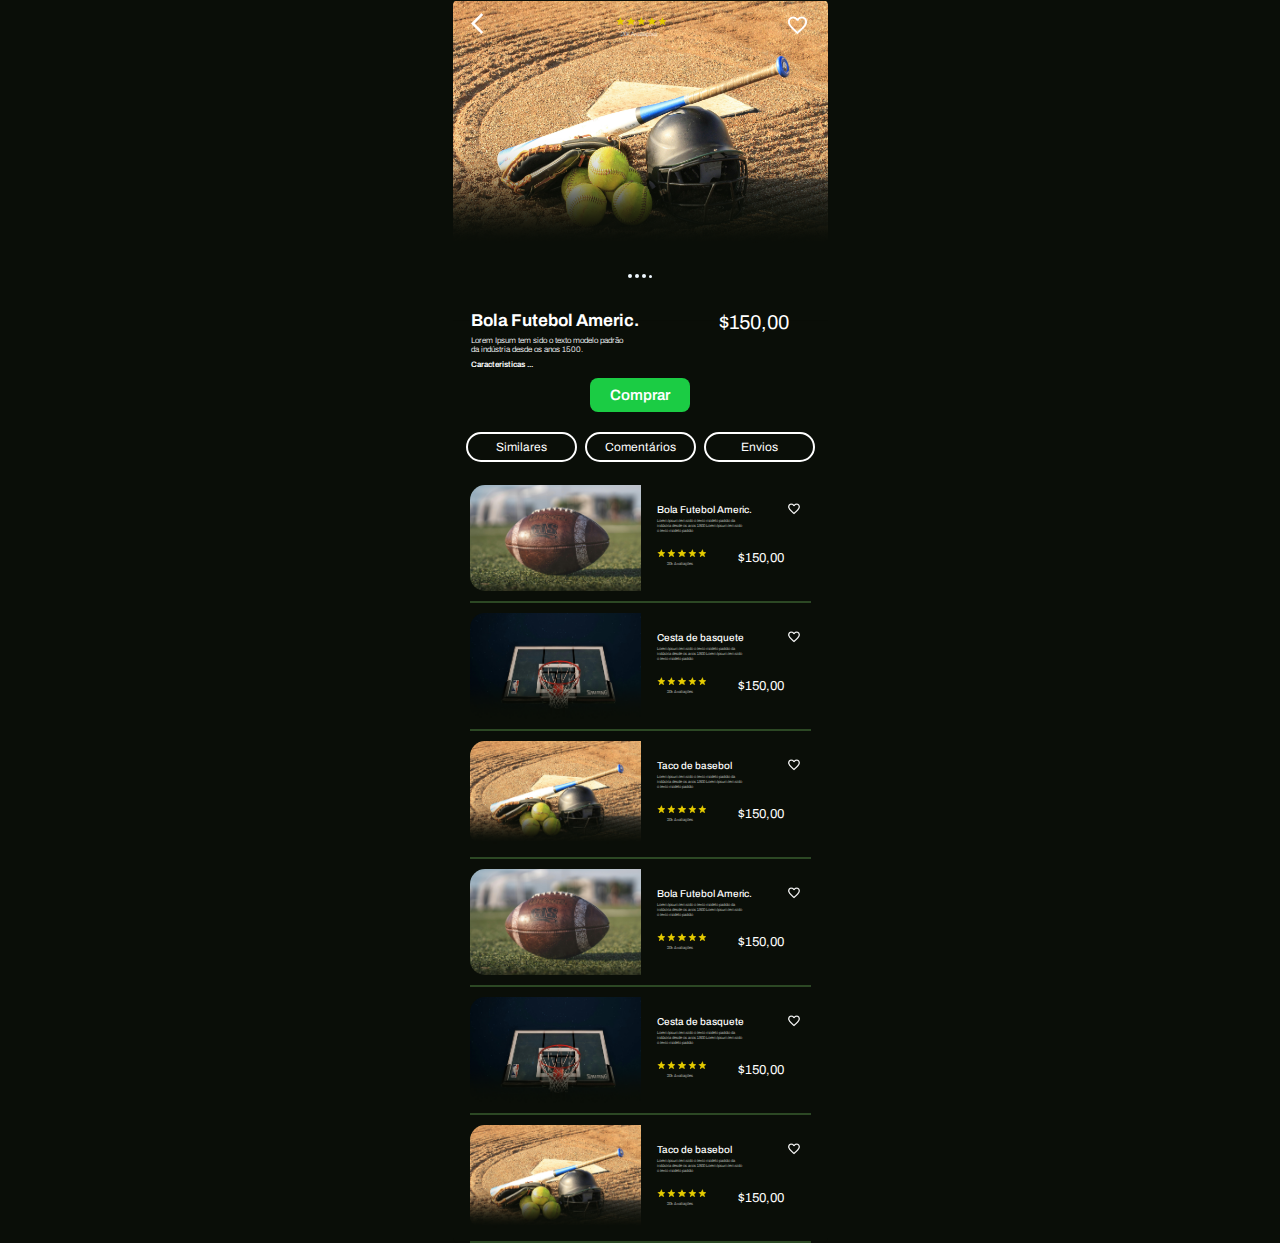
==== buybasebol.html @ 5cb6c22b "publicação" ====
<!DOCTYPE html>
<html lang="pt-br">

<head>
    <meta charset="UTF-8">
    <meta name="viewport" content="width=device-width, initial-scale=1.0">
    <link rel="stylesheet" href="src/design.css">
    <title>Document</title>
</head>

<body class="bodyTwo">



    <main class="mainTwo">


        <header class="headerTwo">

            <div class="headerInfo"></a>

                <a href="index.html"> <img src="src/img/back.png" alt="" class="back"></a>

                <div class="terTwo">
                    <ul>
                        <li><img src="src/img/Star3x.png" alt="" class="imgStar"></li>
                        <li><img src="src/img/Star3x.png" alt="" class="imgStar"></li>
                        <li><img src="src/img/Star3x.png" alt="" class="imgStar"></li>
                        <li><img src="src/img/Star3x.png" alt="" class="imgStar"></li>
                        <li><img src="src/img/Star3x.png" alt="" class="imgStar"></li>
                    </ul>

                </div>

                <img src="src/img/favoriteBuy.png" alt="">

            </div>
            <p class="avaliaçãoTwo">20k Avaliações</p>


        </header>


        <section class="one">

            <div><img src="src/img/basebol.png" alt="" class="heroBuyImg"></div>

            <div class="boolsTwo">
                <div class="pont"></div>
                <div class="pont"></div>
                <div class="pont"></div>
                <div class="miniPont"></div>
            </div>


            <div class="infoBuy">
                <div>
                    <h1 class="name">Bola Futebol Americ.</h1>
                    <p class="infoName">Lorem Ipsum tem sido o texto modelo padrão <br> da indústria desde os anos 1500.
                    </p>
                    <p class="more">Caracteristicas ...</p>
                </div>
                <div>
                    <p class="pay">$150,00</p>
                </div>
            </div>

            <div class="buy" id="pagamento">
                <p class="ButtomBuy">Comprar</p>
            </div>







            <div class="off" id="comprar">
                <header class="headBuy">
                    <img src="src/img/x.png" alt="" class="back" id="sair">
                    <h1 class="h1Info">Informações</h1>
                </header>

                <div class="buyInfo">
                    <p class="pBuy">Cartão</p>
                    <input type="text" class="inputBuy">
                </div>

                <div class="buyInfo">
                    <p class="pBuy">Nome</p>
                    <input type="text" class="inputBuy">
                </div>

                <div class="buyInfo">
                    <p class="pBuy">Endereço</p>
                    <input type="text" class="inputBuy">
                </div>


                <button class="endBuy">
                    <h1 class="concluido"> Comprar</h1>
                </button>

            </div>





        </section>


        <section class="two">


            <aside>
                <div class="optionTwo">
                    <p class="textOption">Similares</p> <img src="" alt="">
                </div>
                <div class="optionTwo">
                    <p class="textOption">Comentários</p>
                </div>
                <div class="optionTwo">
                    <p class="textOption">Envios</p>
                </div>
            </aside>




            <section class="list">

                <a href="buybfa.html">
                    <section class="frame">
                        <div class="produto">
                            <div class="prodBox"><img src="src/img/prodBool.png" alt="" class="imgProd"></div>


                            <div class="prodInfo">

                                <div class="pri">
                                    <h2>Bola Futebol Americ.</h2> <img src="src/img/favorito.png" alt=""
                                        class="favorito"> <br>
                                </div>

                                <div class="seg">
                                    <p>Lorem Ipsum tem sido o texto modelo padrão da <br>indústria desde os anos 1500
                                        Lorem
                                        Ipsum tem sido <br> o texto modelo padrão</p>
                                </div>

                                <div class="ter">
                                    <ul>
                                        <li><img src="src/img/Star3x.png" alt="" class="imgStar"></li>
                                        <li><img src="src/img/Star3x.png" alt="" class="imgStar"></li>
                                        <li><img src="src/img/Star3x.png" alt="" class="imgStar"></li>
                                        <li><img src="src/img/Star3x.png" alt="" class="imgStar"></li>
                                        <li><img src="src/img/Star3x.png" alt="" class="imgStar"></li>
                                    </ul>
                                </div>

                                <div class="qua">
                                    <p>20k Avaliações</p>
                                    <h3 class="preço">$150,00</h3>
                                </div>

                            </div>
                        </div>
                        <hr class="hrSpace">
                    </section>
                </a>

                <a href="buycesta.html">
                    <section class="frame">
                        <div class="produto">
                            <div class="prodBox"><img src="src/img/cestaless.png" alt="" class="imgProd"></div>


                            <div class="prodInfo">

                                <div class="pri">
                                    <h2>Cesta de basquete</h2> <img src="src/img/favorito.png" alt="" class="favorito">
                                    <br>
                                </div>

                                <div class="seg">
                                    <p>Lorem Ipsum tem sido o texto modelo padrão da <br>indústria desde os anos 1500
                                        Lorem
                                        Ipsum tem sido <br> o texto modelo padrão</p>
                                </div>

                                <div class="ter">
                                    <ul>
                                        <li><img src="src/img/Star3x.png" alt="" class="imgStar"></li>
                                        <li><img src="src/img/Star3x.png" alt="" class="imgStar"></li>
                                        <li><img src="src/img/Star3x.png" alt="" class="imgStar"></li>
                                        <li><img src="src/img/Star3x.png" alt="" class="imgStar"></li>
                                        <li><img src="src/img/Star3x.png" alt="" class="imgStar"></li>
                                    </ul>
                                </div>

                                <div class="qua">
                                    <p>20k Avaliações</p>
                                    <h3 class="preço">$150,00</h3>
                                </div>

                            </div>
                        </div>
                        <hr class="hrSpace">
                    </section>
                </a>

                <a href="buybasebol.html">
                    <section class="frame">
                        <div class="produto">
                            <div class="prodBox"><img src="src/img/basebol.png" alt="" class="imgProd"></div>


                            <div class="prodInfo">

                                <div class="pri">
                                    <h2>Taco de basebol</h2> <img src="src/img/favorito.png" alt="" class="favorito">
                                    <br>
                                </div>

                                <div class="seg">
                                    <p>Lorem Ipsum tem sido o texto modelo padrão da <br>indústria desde os anos 1500
                                        Lorem
                                        Ipsum tem sido <br> o texto modelo padrão</p>
                                </div>

                                <div class="ter">
                                    <ul>
                                        <li><img src="src/img/Star3x.png" alt="" class="imgStar"></li>
                                        <li><img src="src/img/Star3x.png" alt="" class="imgStar"></li>
                                        <li><img src="src/img/Star3x.png" alt="" class="imgStar"></li>
                                        <li><img src="src/img/Star3x.png" alt="" class="imgStar"></li>
                                        <li><img src="src/img/Star3x.png" alt="" class="imgStar"></li>
                                    </ul>
                                </div>

                                <div class="qua">
                                    <p>20k Avaliações</p>
                                    <h3 class="preço">$150,00</h3>
                                </div>

                            </div>
                        </div>
                        <hr class="hrSpace">
                    </section>
                </a>

                <a href="buybfa.html">
                    <section class="frame">
                        <div class="produto">
                            <div class="prodBox"><img src="src/img/prodBool.png" alt="" class="imgProd"></div>


                            <div class="prodInfo">

                                <div class="pri">
                                    <h2>Bola Futebol Americ.</h2> <img src="src/img/favorito.png" alt=""
                                        class="favorito"> <br>
                                </div>

                                <div class="seg">
                                    <p>Lorem Ipsum tem sido o texto modelo padrão da <br>indústria desde os anos 1500
                                        Lorem
                                        Ipsum tem sido <br> o texto modelo padrão</p>
                                </div>

                                <div class="ter">
                                    <ul>
                                        <li><img src="src/img/Star3x.png" alt="" class="imgStar"></li>
                                        <li><img src="src/img/Star3x.png" alt="" class="imgStar"></li>
                                        <li><img src="src/img/Star3x.png" alt="" class="imgStar"></li>
                                        <li><img src="src/img/Star3x.png" alt="" class="imgStar"></li>
                                        <li><img src="src/img/Star3x.png" alt="" class="imgStar"></li>
                                    </ul>
                                </div>

                                <div class="qua">
                                    <p>20k Avaliações</p>
                                    <h3 class="preço">$150,00</h3>
                                </div>

                            </div>
                        </div>
                        <hr class="hrSpace">
                    </section>
                </a>

                <a href="buycesta.html">
                    <section class="frame">
                        <div class="produto">
                            <div class="prodBox"><img src="src/img/cestaless.png" alt="" class="imgProd"></div>


                            <div class="prodInfo">

                                <div class="pri">
                                    <h2>Cesta de basquete</h2> <img src="src/img/favorito.png" alt="" class="favorito">
                                    <br>
                                </div>

                                <div class="seg">
                                    <p>Lorem Ipsum tem sido o texto modelo padrão da <br>indústria desde os anos 1500
                                        Lorem
                                        Ipsum tem sido <br> o texto modelo padrão</p>
                                </div>

                                <div class="ter">
                                    <ul>
                                        <li><img src="src/img/Star3x.png" alt="" class="imgStar"></li>
                                        <li><img src="src/img/Star3x.png" alt="" class="imgStar"></li>
                                        <li><img src="src/img/Star3x.png" alt="" class="imgStar"></li>
                                        <li><img src="src/img/Star3x.png" alt="" class="imgStar"></li>
                                        <li><img src="src/img/Star3x.png" alt="" class="imgStar"></li>
                                    </ul>
                                </div>

                                <div class="qua">
                                    <p>20k Avaliações</p>
                                    <h3 class="preço">$150,00</h3>
                                </div>

                            </div>
                        </div>
                        <hr class="hrSpace">
                    </section>
                </a>

                <a href="buybasebol.html">
                    <section class="frame">
                        <div class="produto">
                            <div class="prodBox"><img src="src/img/basebol.png" alt="" class="imgProd"></div>


                            <div class="prodInfo">

                                <div class="pri">
                                    <h2>Taco de basebol</h2> <img src="src/img/favorito.png" alt="" class="favorito">
                                    <br>
                                </div>

                                <div class="seg">
                                    <p>Lorem Ipsum tem sido o texto modelo padrão da <br>indústria desde os anos 1500
                                        Lorem
                                        Ipsum tem sido <br> o texto modelo padrão</p>
                                </div>

                                <div class="ter">
                                    <ul>
                                        <li><img src="src/img/Star3x.png" alt="" class="imgStar"></li>
                                        <li><img src="src/img/Star3x.png" alt="" class="imgStar"></li>
                                        <li><img src="src/img/Star3x.png" alt="" class="imgStar"></li>
                                        <li><img src="src/img/Star3x.png" alt="" class="imgStar"></li>
                                        <li><img src="src/img/Star3x.png" alt="" class="imgStar"></li>
                                    </ul>
                                </div>

                                <div class="qua">
                                    <p>20k Avaliações</p>
                                    <h3 class="preço">$150,00</h3>
                                </div>

                            </div>
                        </div>
                        <hr class="hrSpace">
                    </section>
                </a>







            </section>



        </section>


    </main>




    <script src="src/script.js"></script>
</body>

</html>
---- src/design.css ----
/* Josué 1.9: “Não fui eu que lhe ordenei? Seja forte e corajoso! Não te apavores nem desanimes, pois o Senhor, o Teu Deus, estará contigo por onde quer que andares.”*/

@charset "UTF-8";
@import url('https://fonts.googleapis.com/css2?family=Archivo:ital,wght@0,100..900;1,100..900&family=League+Spartan:wght@100..900&family=Libre+Baskerville:ital,wght@0,400;0,700;1,400&family=Poppins:ital,wght@0,100;0,200;0,300;0,400;0,500;0,600;0,700;0,800;0,900;1,100;1,200;1,300;1,400;1,500;1,600;1,700;1,800;1,900&family=Press+Start+2P&family=Rubik:ital,wght@0,300..900;1,300..900&family=Sulphur+Point:wght@300;400;700&family=Teachers:ital,wght@0,400..800;1,400..800&family=Zen+Dots&display=swap');



/* - - - - - - Bases - - - - - - - -*/


* {
    padding: 0px;
    margin: 0px;
    box-sizing: border-box;
}


body {
    display: flex;
    flex-direction: column;
    align-items: center;
    background-color: #101010;

}


.bodyTwo {
    display: flex;
    flex-direction: column;
    align-items: center;
    background-color: #0A0E08;

}


main {
    width: 375px;
    background-color: #101010;
    border-radius: 5px;
    overflow: hidden;
    display: flex;
    flex-direction: column;
    align-items: center;
    overflow: hidden;
}



.mainTwo {
    width: 375px;
    background-color: #0A0E08;
    border-radius: 5px;
    overflow: hidden;
    display: flex;
    flex-direction: column;
    align-items: center;
}



h2 {
    font-size: 10px;
    font-weight: 500;
    color: white;
    font-family: "Archivo", serif;
}

p {
    font-size: 0.25rem;
    color: white;
    font-family: "Archivo", serif;
    font-weight: 100;
}


ul {
    display: flex;
    flex-direction: row;
    align-items: center;
    gap: 2px;
}

li {
    list-style-type: none;
}

a {
    text-decoration: none;
}




/* - - - - - - Hearder - - - - - - - -*/

header {
    height: 51px;
    display: flex;
    flex-direction: column;
    align-items: center;
    justify-content: center;

}

.back {
    width: 25px;
    cursor: pointer;
}

.headerTwo {
    height: 51px;
    display: flex;
    flex-direction: column;
    align-items: center;
    justify-content: center;
    margin-top: 10px;

}


.avaliaçãoTwo {
    z-index: 2;

    margin-bottom: 15px;
}

.headerInfo {
    height: 51px;
    display: flex;
    flex-direction: row;
    align-items: center;
    gap: 120px;
    z-index: 2;
}

.avaliaçãoTwo {
    font-size: 6px;
    transform: translate(0px, -9px);
}

.brand {
    width: 20px;
}




/* - - - - - - section 1 - - - - - - - -*/



.one {
    display: flex;
    flex-direction: column;
    align-items: center;
}

.heroBuyImg {
    width: 375px;
    height: 320px;
    transform: translate(0px, -60px);
    z-index: 0;
}


.imgHero {
    width: 350px;
}


aside {
    display: flex;
    flex-direction: row;
    align-items: center;
    margin-bottom: 13px;
    gap: 8px;
}




.option {
    width: 111px;
    height: 30px;
    border: solid 2px #68AC54;
    border-radius: 50px;
    display: flex;
    flex-direction: row;
    align-items: center;
    justify-content: center;
}


.optionTwo {
    width: 111px;
    height: 30px;
    border: solid 2px #ffffff;
    border-radius: 50px;
    display: flex;
    flex-direction: row;
    align-items: center;
    justify-content: center;
}

.textOption {
    font-size: 12px;
    font-weight: 400;
}

.bools {
    display: flex;
    flex-direction: row;
    align-items: center;
    gap: 3px;
    margin-top: 9px;
}

.boolsTwo {
    display: flex;
    flex-direction: row;
    align-items: center;
    gap: 3px;
    margin-top: 9px;
    transform: translate(0px, -120px);
}


.pont {
    width: 4px;
    height: 4px;
    background-color: aliceblue;
    border-radius: 50px;
}


.miniPont {
    width: 2.5px;
    height: 3px;
    background-color: aliceblue;
    border-radius: 50px;
}





.infoBuy {

    display: flex;
    flex-direction: row;
    position: absolute;
    gap: 80px;
    transform: translate(-10px, 250px);

}


.name {
    color: white;
    font-size: 17px;
    font-weight: 700;
    color: white;
    font-family: "Archivo", serif;
    margin-bottom: 6px;
}

.infoName {
    color: white;
    font-size: 8px;
    font-weight: 300;
    color: white;
    font-family: "Archivo", serif;
    margin-bottom: 6px;
}

.more {
    color: white;
    font-size: 8px;
    font-weight: 600;
    color: white;
    font-family: "Archivo", serif;

}

.pay {
    color: white;
    font-size: 20px;
    font-weight: 400;
    color: white;
    font-family: "Archivo", serif;
}


.buy {
    width: 100px;
    height: 34px;
    border-radius: 8px;
    background-color: #1BCC44;
    display: flex;
    flex-direction: row;
    align-items: center;
    justify-content: center;
    transform: translate(0px, -20px);
    cursor: pointer;

}

.ButtomBuy {
    color: white;
    font-size: 15px;
    font-weight: 600;
    font-family: "Archivo", serif;
}

.off {
    position: absolute;
    width: 35px;
    height: 260px;
    border-radius: 20px;
    background-color: #1BCC44;
    display: flex;
    flex-direction: column;
    align-items: center;
    z-index: 4;

    display: none;



    transition: ease-in-out;

}



.on {

    position: absolute;

    width: 335px;
    height: 560px;
    border-radius: 20px;
    background-color: #0A0E08;
    display: flex;
    flex-direction: column;
    align-items: center;
    gap: 40px;
    z-index: 4;
    transition: ease-in-out;
    box-shadow: 0px 0px 70px 70px #9a9a9a35;

}


.headBuy {
    display: flex;
    flex-direction: row;
    font-size: 15px;
    font-weight: 600;
    font-family: "Archivo", serif;
    gap: 50px;
    padding-right: 65px;
    margin-top: 40px;
   
}

.h1Info {
    padding-top: 15px;
    color: #80D176;
}


.buyInfo {
    width: 300px;
    height: 52px;
    padding-left: 10px;
    display: flex;
    flex-direction: column;
    align-items: center;
   
    
}


.pBuy {
    font-size: 15px;
    font-weight: 200;
    font-family: "Archivo", serif;
    margin-left: 10px;
    color: #80D176;
}


.inputBuy {
    width: 275px;
    height: 28px;
    border-radius: 50px;
    border: solid 2px #80D176;
    margin-top: 2px;
    font-size: 0.8rem;
    color: white;
    font-family: "Archivo", serif;
    font-weight: 100;
    padding-left: 10px;

}


.endBuy {
    width: 275px;
    height: 65px;
    background-color: #2ECA1A;
    border: none;
    border-radius: 15px;
    position: absolute;
    transform: translate(0px, 450px);

}



.concluido {
    color: white;
    font-size: 20px;
    font-weight: 600;
    font-family: "Archivo", serif;
    cursor: pointer;
}

/* - - - - - - section 2 - - - - - - - -*/


.frame {

    cursor: pointer;
}


.two {
    display: flex;
    flex-direction: column;
    align-items: center;
}


.qa {
    height: 45px;
    display: flex;
    flex-direction: row;
    align-items: center;
    gap: 14px;

}

input {
    width: 273px;
    height: 17px;
    border-radius: 10px;
    border: none;
    background-color: transparent;
    color: white;
    font-family: "Archivo", serif;
}




.lineqa {
    width: 273px;
    border: solid 1.5px #68AC54;

}




.produto {
    border-radius: 15px;
    display: flex;
    flex-direction: row;
    align-items: center;
    overflow: hidden;
    margin: 10px 0px;
    box-sizing: border-box;
    width: 341px;

}


.prodBox {
    width: 171px;
    height: 106px;
    overflow: hidden;

}

.imgProd {
    width: 171px;
}


.prodInfo {
    width: 170px;
    height: 106px;
    background: transparent;
    padding-top: 15px;
    padding-left: 16px;

}

.hrSpace {
    border: solid 1px #2C4824;
}

.pri {
    display: flex;
    flex-direction: row;
    align-items: center;
    gap: 18px;
}

.seg {
    max-width: 106px;
}

.favorito {
    z-index: 2;
    position: absolute;
    transform: translate(130px, 0px);
}

.ter {
    margin-top: 10px;
}


.terTwo {
    display: flex;
    flex-direction: column;
    align-items: center;
    margin-bottom: 10px;
}


.imgStar {
    width: 8.4px;
}

.qua {
    transform: translate(10px, -10px);
    display: flex;
    flex-direction: row;
    align-items: center;
    gap: 45px;
}

.preço {
    font-size: 13px;
    font-weight: 400;
    color: white;
    font-family: "Archivo", serif;
    padding-bottom: 10px;
}
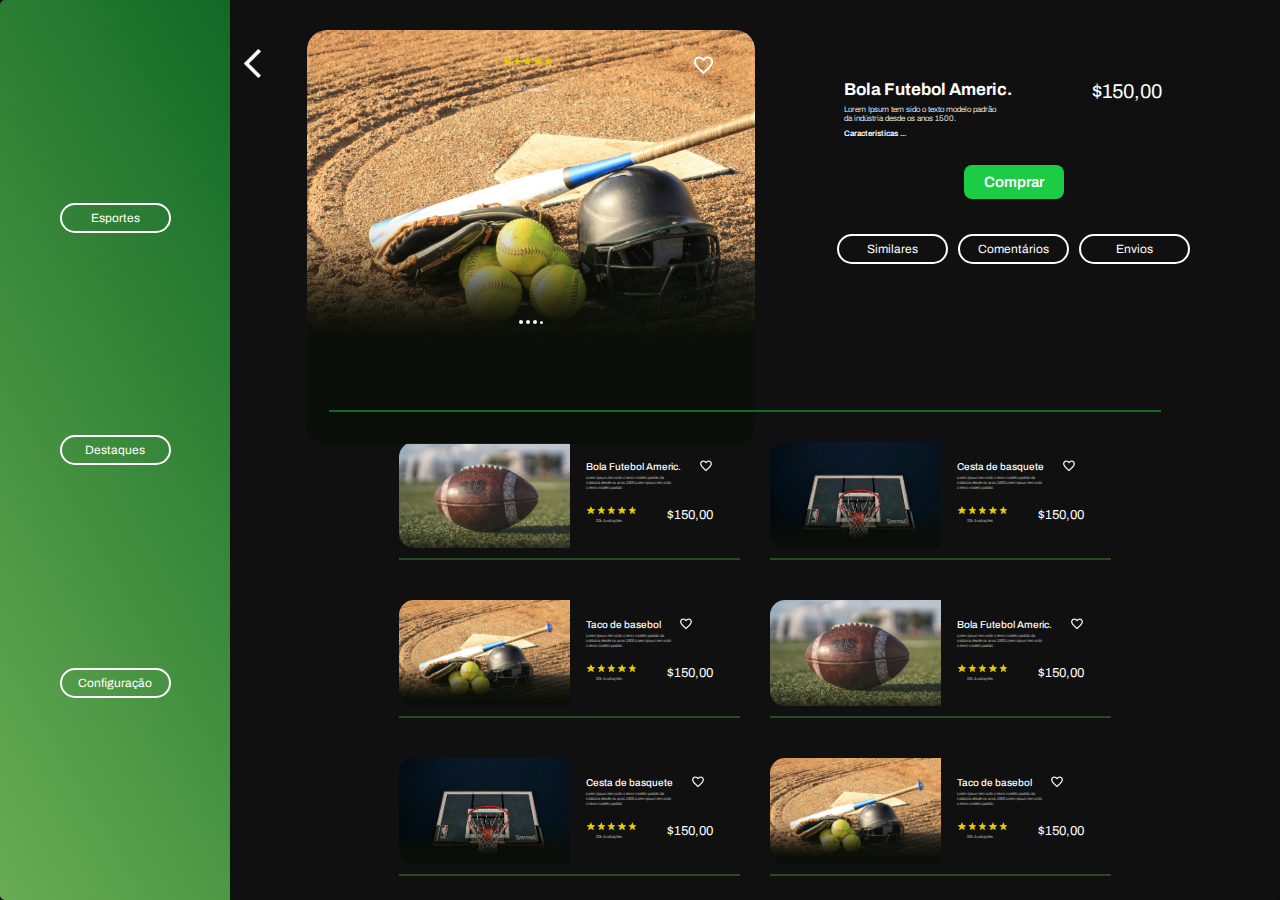
==== commit 1fb668c7: "reponsivo" ====
--- a/buybasebol.html
+++ b/buybasebol.html
@@ -15,120 +15,146 @@
     <main class="mainTwo">
 
 
-        <header class="headerTwo">
-
-            <div class="headerInfo"></a>
-
-                <a href="index.html"> <img src="src/img/back.png" alt="" class="back"></a>
-
-                <div class="terTwo">
-                    <ul>
-                        <li><img src="src/img/Star3x.png" alt="" class="imgStar"></li>
-                        <li><img src="src/img/Star3x.png" alt="" class="imgStar"></li>
-                        <li><img src="src/img/Star3x.png" alt="" class="imgStar"></li>
-                        <li><img src="src/img/Star3x.png" alt="" class="imgStar"></li>
-                        <li><img src="src/img/Star3x.png" alt="" class="imgStar"></li>
-                    </ul>
+        <section class="plus">
+
+            <div class="optionP">
+                <p class="textOptionP">Esportes</p> <img src="" alt="">
+            </div>
+            <div class="optionP">
+                <p class="textOptionP">Destaques</p>
+            </div>
+            <div class="optionP">
+                <p class="textOptionP">Configuração</p>
+            </div>
+        </section>
+
+
+        <sectino class="conteudo">
+
+
+
+            <section class="oneProd">
+
+                <div class="heroProd">
+
+                    <div class="heroBuyImgBase heroBuyImgBasebool">
+
+                        <header class="headerTwo">
+
+                            <div class="headerInfo"></a>
+
+                                <a href="index.html"> <img src="src/img/back.png" alt="" class="back"></a>
+
+                                <div class="terTwo">
+                                    <ul>
+                                        <li><img src="src/img/Star3x.png" alt="" class="imgStar"></li>
+                                        <li><img src="src/img/Star3x.png" alt="" class="imgStar"></li>
+                                        <li><img src="src/img/Star3x.png" alt="" class="imgStar"></li>
+                                        <li><img src="src/img/Star3x.png" alt="" class="imgStar"></li>
+                                        <li><img src="src/img/Star3x.png" alt="" class="imgStar"></li>
+                                    </ul>
+
+                                </div>
+
+                                <img src="src/img/favoriteBuy.png" alt="">
+
+                            </div>
+                            <p class="avaliaçãoTwo">20k Avaliações</p>
+
+
+                        </header>
+
+                        <div class="boolsTwo">
+                            <div class="pont"></div>
+                            <div class="pont"></div>
+                            <div class="pont"></div>
+                            <div class="miniPont"></div>
+                        </div>
+                    </div>
+
 
                 </div>
 
-                <img src="src/img/favoriteBuy.png" alt="">
-
-            </div>
-            <p class="avaliaçãoTwo">20k Avaliações</p>
-
-
-        </header>
-
-
-        <section class="one">
-
-            <div><img src="src/img/basebol.png" alt="" class="heroBuyImg"></div>
-
-            <div class="boolsTwo">
-                <div class="pont"></div>
-                <div class="pont"></div>
-                <div class="pont"></div>
-                <div class="miniPont"></div>
-            </div>
-
-
-            <div class="infoBuy">
-                <div>
-                    <h1 class="name">Bola Futebol Americ.</h1>
-                    <p class="infoName">Lorem Ipsum tem sido o texto modelo padrão <br> da indústria desde os anos 1500.
-                    </p>
-                    <p class="more">Caracteristicas ...</p>
+                <div class="heroInfoProd">
+
+                    <div class="infoBuy">
+                        <div>
+                            <h1 class="name">Bola Futebol Americ.</h1>
+                            <p class="infoName">Lorem Ipsum tem sido o texto modelo padrão <br> da indústria desde os
+                                anos 1500.
+                            </p>
+                            <p class="more">Caracteristicas ...</p>
+                        </div>
+                        <div>
+                            <p class="pay">$150,00</p>
+                        </div>
+                    </div>
+                    <div class="buy" id="pagamento">
+                        <p class="ButtomBuy">Comprar</p>
+                    </div>
+                    <div class="off" id="comprar">
+                        <header class="headBuy">
+                            <img src="src/img/x.png" alt="" class="back" id="sair">
+                            <h1 class="h1Info">Informações</h1>
+                        </header>
+
+                        <div class="buyInfo">
+                            <p class="pBuy">Cartão</p>
+                            <input type="text" class="inputBuy">
+                        </div>
+
+                        <div class="buyInfo">
+                            <p class="pBuy">Nome</p>
+                            <input type="text" class="inputBuy">
+                        </div>
+
+                        <div class="buyInfo">
+                            <p class="pBuy">Endereço</p>
+                            <input type="text" class="inputBuy">
+                        </div>
+
+
+                        <button class="endBuy">
+                            <h1 class="concluido"> Comprar</h1>
+                        </button>
+
+                    </div>
+
+
+                    <section class="two">
+
+
+                        <aside class="asideCompra">
+                            <div class="optionTwo">
+                                <p class="textOption">Similares</p> <img src="" alt="">
+                            </div>
+                            <div class="optionTwo">
+                                <p class="textOption">Comentários</p>
+                            </div>
+                            <div class="optionTwo">
+                                <p class="textOption">Envios</p>
+                            </div>
+                        </aside>
+
+
+
+
+
+
+
+                    </section>
+
                 </div>
-                <div>
-                    <p class="pay">$150,00</p>
-                </div>
-            </div>
-
-            <div class="buy" id="pagamento">
-                <p class="ButtomBuy">Comprar</p>
-            </div>
-
-
-
-
-
-
-
-            <div class="off" id="comprar">
-                <header class="headBuy">
-                    <img src="src/img/x.png" alt="" class="back" id="sair">
-                    <h1 class="h1Info">Informações</h1>
-                </header>
-
-                <div class="buyInfo">
-                    <p class="pBuy">Cartão</p>
-                    <input type="text" class="inputBuy">
-                </div>
-
-                <div class="buyInfo">
-                    <p class="pBuy">Nome</p>
-                    <input type="text" class="inputBuy">
-                </div>
-
-                <div class="buyInfo">
-                    <p class="pBuy">Endereço</p>
-                    <input type="text" class="inputBuy">
-                </div>
-
-
-                <button class="endBuy">
-                    <h1 class="concluido"> Comprar</h1>
-                </button>
-
-            </div>
-
-
-
-
-
-        </section>
-
-
-        <section class="two">
-
-
-            <aside>
-                <div class="optionTwo">
-                    <p class="textOption">Similares</p> <img src="" alt="">
-                </div>
-                <div class="optionTwo">
-                    <p class="textOption">Comentários</p>
-                </div>
-                <div class="optionTwo">
-                    <p class="textOption">Envios</p>
-                </div>
-            </aside>
-
-
+
+            </section>
+
+            <hr class="divi">
 
 
             <section class="list">
+
+
+
 
                 <a href="buybfa.html">
                     <section class="frame">
@@ -144,7 +170,8 @@
                                 </div>
 
                                 <div class="seg">
-                                    <p>Lorem Ipsum tem sido o texto modelo padrão da <br>indústria desde os anos 1500
+                                    <p>Lorem Ipsum tem sido o texto modelo padrão da <br>indústria desde os anos
+                                        1500
                                         Lorem
                                         Ipsum tem sido <br> o texto modelo padrão</p>
                                 </div>
@@ -184,7 +211,8 @@
                                 </div>
 
                                 <div class="seg">
-                                    <p>Lorem Ipsum tem sido o texto modelo padrão da <br>indústria desde os anos 1500
+                                    <p>Lorem Ipsum tem sido o texto modelo padrão da <br>indústria desde os anos
+                                        1500
                                         Lorem
                                         Ipsum tem sido <br> o texto modelo padrão</p>
                                 </div>
@@ -224,7 +252,8 @@
                                 </div>
 
                                 <div class="seg">
-                                    <p>Lorem Ipsum tem sido o texto modelo padrão da <br>indústria desde os anos 1500
+                                    <p>Lorem Ipsum tem sido o texto modelo padrão da <br>indústria desde os anos
+                                        1500
                                         Lorem
                                         Ipsum tem sido <br> o texto modelo padrão</p>
                                 </div>
@@ -264,7 +293,8 @@
                                 </div>
 
                                 <div class="seg">
-                                    <p>Lorem Ipsum tem sido o texto modelo padrão da <br>indústria desde os anos 1500
+                                    <p>Lorem Ipsum tem sido o texto modelo padrão da <br>indústria desde os anos
+                                        1500
                                         Lorem
                                         Ipsum tem sido <br> o texto modelo padrão</p>
                                 </div>
@@ -304,7 +334,8 @@
                                 </div>
 
                                 <div class="seg">
-                                    <p>Lorem Ipsum tem sido o texto modelo padrão da <br>indústria desde os anos 1500
+                                    <p>Lorem Ipsum tem sido o texto modelo padrão da <br>indústria desde os anos
+                                        1500
                                         Lorem
                                         Ipsum tem sido <br> o texto modelo padrão</p>
                                 </div>
@@ -344,32 +375,278 @@
                                 </div>
 
                                 <div class="seg">
-                                    <p>Lorem Ipsum tem sido o texto modelo padrão da <br>indústria desde os anos 1500
-                                        Lorem
-                                        Ipsum tem sido <br> o texto modelo padrão</p>
-                                </div>
-
-                                <div class="ter">
-                                    <ul>
-                                        <li><img src="src/img/Star3x.png" alt="" class="imgStar"></li>
-                                        <li><img src="src/img/Star3x.png" alt="" class="imgStar"></li>
-                                        <li><img src="src/img/Star3x.png" alt="" class="imgStar"></li>
-                                        <li><img src="src/img/Star3x.png" alt="" class="imgStar"></li>
-                                        <li><img src="src/img/Star3x.png" alt="" class="imgStar"></li>
-                                    </ul>
-                                </div>
-
-                                <div class="qua">
-                                    <p>20k Avaliações</p>
-                                    <h3 class="preço">$150,00</h3>
-                                </div>
-
-                            </div>
-                        </div>
-                        <hr class="hrSpace">
-                    </section>
-                </a>
-
+                                    <p>Lorem Ipsum tem sido o texto modelo padrão da <br>indústria desde os anos
+                                        1500
+                                        Lorem
+                                        Ipsum tem sido <br> o texto modelo padrão</p>
+                                </div>
+
+                                <div class="ter">
+                                    <ul>
+                                        <li><img src="src/img/Star3x.png" alt="" class="imgStar"></li>
+                                        <li><img src="src/img/Star3x.png" alt="" class="imgStar"></li>
+                                        <li><img src="src/img/Star3x.png" alt="" class="imgStar"></li>
+                                        <li><img src="src/img/Star3x.png" alt="" class="imgStar"></li>
+                                        <li><img src="src/img/Star3x.png" alt="" class="imgStar"></li>
+                                    </ul>
+                                </div>
+
+                                <div class="qua">
+                                    <p>20k Avaliações</p>
+                                    <h3 class="preço">$150,00</h3>
+                                </div>
+
+                            </div>
+                        </div>
+                        <hr class="hrSpace">
+                    </section>
+                </a>
+
+                <a href="buybfa.html">
+                    <section class="frame">
+                        <div class="produto">
+                            <div class="prodBox"><img src="src/img/prodBool.png" alt="" class="imgProd"></div>
+
+
+                            <div class="prodInfo">
+
+                                <div class="pri">
+                                    <h2>Bola Futebol Americ.</h2> <img src="src/img/favorito.png" alt=""
+                                        class="favorito"> <br>
+                                </div>
+
+                                <div class="seg">
+                                    <p>Lorem Ipsum tem sido o texto modelo padrão da <br>indústria desde os anos
+                                        1500
+                                        Lorem
+                                        Ipsum tem sido <br> o texto modelo padrão</p>
+                                </div>
+
+                                <div class="ter">
+                                    <ul>
+                                        <li><img src="src/img/Star3x.png" alt="" class="imgStar"></li>
+                                        <li><img src="src/img/Star3x.png" alt="" class="imgStar"></li>
+                                        <li><img src="src/img/Star3x.png" alt="" class="imgStar"></li>
+                                        <li><img src="src/img/Star3x.png" alt="" class="imgStar"></li>
+                                        <li><img src="src/img/Star3x.png" alt="" class="imgStar"></li>
+                                    </ul>
+                                </div>
+
+                                <div class="qua">
+                                    <p>20k Avaliações</p>
+                                    <h3 class="preço">$150,00</h3>
+                                </div>
+
+                            </div>
+                        </div>
+                        <hr class="hrSpace">
+                    </section>
+                </a>
+
+                <a href="buycesta.html">
+                    <section class="frame">
+                        <div class="produto">
+                            <div class="prodBox"><img src="src/img/cestaless.png" alt="" class="imgProd"></div>
+
+
+                            <div class="prodInfo">
+
+                                <div class="pri">
+                                    <h2>Cesta de basquete</h2> <img src="src/img/favorito.png" alt="" class="favorito">
+                                    <br>
+                                </div>
+
+                                <div class="seg">
+                                    <p>Lorem Ipsum tem sido o texto modelo padrão da <br>indústria desde os anos
+                                        1500
+                                        Lorem
+                                        Ipsum tem sido <br> o texto modelo padrão</p>
+                                </div>
+
+                                <div class="ter">
+                                    <ul>
+                                        <li><img src="src/img/Star3x.png" alt="" class="imgStar"></li>
+                                        <li><img src="src/img/Star3x.png" alt="" class="imgStar"></li>
+                                        <li><img src="src/img/Star3x.png" alt="" class="imgStar"></li>
+                                        <li><img src="src/img/Star3x.png" alt="" class="imgStar"></li>
+                                        <li><img src="src/img/Star3x.png" alt="" class="imgStar"></li>
+                                    </ul>
+                                </div>
+
+                                <div class="qua">
+                                    <p>20k Avaliações</p>
+                                    <h3 class="preço">$150,00</h3>
+                                </div>
+
+                            </div>
+                        </div>
+                        <hr class="hrSpace">
+                    </section>
+                </a>
+
+                <a href="buybasebol.html">
+                    <section class="frame">
+                        <div class="produto">
+                            <div class="prodBox"><img src="src/img/basebol.png" alt="" class="imgProd"></div>
+
+
+                            <div class="prodInfo">
+
+                                <div class="pri">
+                                    <h2>Taco de basebol</h2> <img src="src/img/favorito.png" alt="" class="favorito">
+                                    <br>
+                                </div>
+
+                                <div class="seg">
+                                    <p>Lorem Ipsum tem sido o texto modelo padrão da <br>indústria desde os anos
+                                        1500
+                                        Lorem
+                                        Ipsum tem sido <br> o texto modelo padrão</p>
+                                </div>
+
+                                <div class="ter">
+                                    <ul>
+                                        <li><img src="src/img/Star3x.png" alt="" class="imgStar"></li>
+                                        <li><img src="src/img/Star3x.png" alt="" class="imgStar"></li>
+                                        <li><img src="src/img/Star3x.png" alt="" class="imgStar"></li>
+                                        <li><img src="src/img/Star3x.png" alt="" class="imgStar"></li>
+                                        <li><img src="src/img/Star3x.png" alt="" class="imgStar"></li>
+                                    </ul>
+                                </div>
+
+                                <div class="qua">
+                                    <p>20k Avaliações</p>
+                                    <h3 class="preço">$150,00</h3>
+                                </div>
+
+                            </div>
+                        </div>
+                        <hr class="hrSpace">
+                    </section>
+                </a>
+
+                <a href="buybfa.html">
+                    <section class="frame">
+                        <div class="produto">
+                            <div class="prodBox"><img src="src/img/prodBool.png" alt="" class="imgProd"></div>
+
+
+                            <div class="prodInfo">
+
+                                <div class="pri">
+                                    <h2>Bola Futebol Americ.</h2> <img src="src/img/favorito.png" alt=""
+                                        class="favorito"> <br>
+                                </div>
+
+                                <div class="seg">
+                                    <p>Lorem Ipsum tem sido o texto modelo padrão da <br>indústria desde os anos
+                                        1500
+                                        Lorem
+                                        Ipsum tem sido <br> o texto modelo padrão</p>
+                                </div>
+
+                                <div class="ter">
+                                    <ul>
+                                        <li><img src="src/img/Star3x.png" alt="" class="imgStar"></li>
+                                        <li><img src="src/img/Star3x.png" alt="" class="imgStar"></li>
+                                        <li><img src="src/img/Star3x.png" alt="" class="imgStar"></li>
+                                        <li><img src="src/img/Star3x.png" alt="" class="imgStar"></li>
+                                        <li><img src="src/img/Star3x.png" alt="" class="imgStar"></li>
+                                    </ul>
+                                </div>
+
+                                <div class="qua">
+                                    <p>20k Avaliações</p>
+                                    <h3 class="preço">$150,00</h3>
+                                </div>
+
+                            </div>
+                        </div>
+                        <hr class="hrSpace">
+                    </section>
+                </a>
+
+                <a href="buycesta.html">
+                    <section class="frame">
+                        <div class="produto">
+                            <div class="prodBox"><img src="src/img/cestaless.png" alt="" class="imgProd"></div>
+
+
+                            <div class="prodInfo">
+
+                                <div class="pri">
+                                    <h2>Cesta de basquete</h2> <img src="src/img/favorito.png" alt="" class="favorito">
+                                    <br>
+                                </div>
+
+                                <div class="seg">
+                                    <p>Lorem Ipsum tem sido o texto modelo padrão da <br>indústria desde os anos
+                                        1500
+                                        Lorem
+                                        Ipsum tem sido <br> o texto modelo padrão</p>
+                                </div>
+
+                                <div class="ter">
+                                    <ul>
+                                        <li><img src="src/img/Star3x.png" alt="" class="imgStar"></li>
+                                        <li><img src="src/img/Star3x.png" alt="" class="imgStar"></li>
+                                        <li><img src="src/img/Star3x.png" alt="" class="imgStar"></li>
+                                        <li><img src="src/img/Star3x.png" alt="" class="imgStar"></li>
+                                        <li><img src="src/img/Star3x.png" alt="" class="imgStar"></li>
+                                    </ul>
+                                </div>
+
+                                <div class="qua">
+                                    <p>20k Avaliações</p>
+                                    <h3 class="preço">$150,00</h3>
+                                </div>
+
+                            </div>
+                        </div>
+                        <hr class="hrSpace">
+                    </section>
+                </a>
+
+                <a href="buybasebol.html">
+                    <section class="frame">
+                        <div class="produto">
+                            <div class="prodBox"><img src="src/img/basebol.png" alt="" class="imgProd"></div>
+
+
+                            <div class="prodInfo">
+
+                                <div class="pri">
+                                    <h2>Taco de basebol</h2> <img src="src/img/favorito.png" alt="" class="favorito">
+                                    <br>
+                                </div>
+
+                                <div class="seg">
+                                    <p>Lorem Ipsum tem sido o texto modelo padrão da <br>indústria desde os anos
+                                        1500
+                                        Lorem
+                                        Ipsum tem sido <br> o texto modelo padrão</p>
+                                </div>
+
+                                <div class="ter">
+                                    <ul>
+                                        <li><img src="src/img/Star3x.png" alt="" class="imgStar"></li>
+                                        <li><img src="src/img/Star3x.png" alt="" class="imgStar"></li>
+                                        <li><img src="src/img/Star3x.png" alt="" class="imgStar"></li>
+                                        <li><img src="src/img/Star3x.png" alt="" class="imgStar"></li>
+                                        <li><img src="src/img/Star3x.png" alt="" class="imgStar"></li>
+                                    </ul>
+                                </div>
+
+                                <div class="qua">
+                                    <p>20k Avaliações</p>
+                                    <h3 class="preço">$150,00</h3>
+                                </div>
+
+                            </div>
+                        </div>
+                        <hr class="hrSpace">
+                    </section>
+                </a>
 
 
 
@@ -379,8 +656,10 @@
             </section>
 
 
-
-        </section>
+        </sectino>
+
+
+
 
 
     </main>
--- a/src/design.css
+++ b/src/design.css
@@ -37,11 +37,11 @@
     width: 375px;
     background-color: #101010;
     border-radius: 5px;
-    overflow: hidden;
-    display: flex;
-    flex-direction: column;
-    align-items: center;
-    overflow: hidden;
+
+    display: flex;
+    flex-direction: column;
+    align-items: center;
+
 }
 
 
@@ -50,7 +50,7 @@
     width: 375px;
     background-color: #0A0E08;
     border-radius: 5px;
-    overflow: hidden;
+    
     display: flex;
     flex-direction: column;
     align-items: center;
@@ -94,11 +94,12 @@
 /* - - - - - - Hearder - - - - - - - -*/
 
 header {
+
     height: 51px;
     display: flex;
-    flex-direction: column;
-    align-items: center;
+    flex-flow: column nowrap;
     justify-content: center;
+    align-items: center;
 
 }
 
@@ -113,7 +114,7 @@
     flex-direction: column;
     align-items: center;
     justify-content: center;
-    margin-top: 10px;
+    margin-top: 20px;
 
 }
 
@@ -131,6 +132,7 @@
     align-items: center;
     gap: 120px;
     z-index: 2;
+   
 }
 
 .avaliaçãoTwo {
@@ -145,6 +147,14 @@
 
 
 
+.qaTop {
+    display: none;
+
+}
+
+
+
+
 /* - - - - - - section 1 - - - - - - - -*/
 
 
@@ -153,14 +163,69 @@
     display: flex;
     flex-direction: column;
     align-items: center;
-}
-
-.heroBuyImg {
-    width: 375px;
+    height: 290px;
+}
+
+
+.hero {
+    width: 88vw;
+    height: 230px;
+    background-image: url(img/hero2x.png);
+    background-position: center center;
+    background-size: cover;
+    border-radius: 15px;
+}
+
+
+
+.heroBuyImgBFA {
+    width: 100vw;
     height: 320px;
-    transform: translate(0px, -60px);
     z-index: 0;
-}
+    background-image: url(img/prodBool.png);
+    background-size: cover;
+    display: flex;
+    flex-flow: column nowrap;
+    align-items: center;
+    gap: 330px;
+    transform: translate(0px, -20px);
+    
+}
+
+
+.heroBuyImgCesta {
+    width: 100vw;
+    height: 320px;
+    z-index: 0;
+    background-image: url(img/cesta.png);
+    background-size: cover;
+    display: flex;
+    flex-flow: column nowrap;
+    align-items: center;
+    gap: 330px;
+    transform: translate(0px, -20px);
+    
+}
+
+
+
+
+.heroBuyImgBasebool {
+    width: 100vw;
+    height: 320px;
+    z-index: 0;
+    background-image: url(img/basebol.png);
+    background-size: cover;
+    display: flex;
+    flex-flow: column nowrap;
+    align-items: center;
+    gap: 330px;
+    transform: translate(0px, -20px);
+    
+}
+
+
+
 
 
 .imgHero {
@@ -174,9 +239,8 @@
     align-items: center;
     margin-bottom: 13px;
     gap: 8px;
-}
-
-
+
+}
 
 
 .option {
@@ -188,6 +252,7 @@
     flex-direction: row;
     align-items: center;
     justify-content: center;
+    
 }
 
 
@@ -200,12 +265,22 @@
     flex-direction: row;
     align-items: center;
     justify-content: center;
+   
+
 }
 
 .textOption {
     font-size: 12px;
     font-weight: 400;
 }
+
+
+.textOptionP {
+    display: none;
+}
+
+
+
 
 .bools {
     display: flex;
@@ -241,7 +316,12 @@
 }
 
 
-
+.heroInfoProd{
+   
+    width: 400px;
+    height: 150px;
+    transform: translate(  0px, 60px);
+}
 
 
 .infoBuy {
@@ -250,7 +330,7 @@
     flex-direction: row;
     position: absolute;
     gap: 80px;
-    transform: translate(-10px, 250px);
+    transform: translate(30px, -80px);
 
 }
 
@@ -300,7 +380,7 @@
     flex-direction: row;
     align-items: center;
     justify-content: center;
-    transform: translate(0px, -20px);
+    transform: translate(150px, -20px);
     cursor: pointer;
 
 }
@@ -313,30 +393,14 @@
 }
 
 .off {
+    display: none;
+}
+
+
+
+.on {
+
     position: absolute;
-    width: 35px;
-    height: 260px;
-    border-radius: 20px;
-    background-color: #1BCC44;
-    display: flex;
-    flex-direction: column;
-    align-items: center;
-    z-index: 4;
-
-    display: none;
-
-
-
-    transition: ease-in-out;
-
-}
-
-
-
-.on {
-
-    position: absolute;
-
     width: 335px;
     height: 560px;
     border-radius: 20px;
@@ -346,9 +410,8 @@
     align-items: center;
     gap: 40px;
     z-index: 4;
-    transition: ease-in-out;
     box-shadow: 0px 0px 70px 70px #9a9a9a35;
-
+    transform: translate(30px, -360px);
 }
 
 
@@ -361,7 +424,7 @@
     gap: 50px;
     padding-right: 65px;
     margin-top: 40px;
-   
+
 }
 
 .h1Info {
@@ -377,8 +440,8 @@
     display: flex;
     flex-direction: column;
     align-items: center;
-   
-    
+
+
 }
 
 
@@ -427,12 +490,13 @@
     cursor: pointer;
 }
 
-/* - - - - - - section 2 - - - - - - - -*/
+/* - - - - - - - - - - - section 2 - - - - - - - - - - - -*/
 
 
 .frame {
 
     cursor: pointer;
+
 }
 
 
@@ -455,7 +519,8 @@
 input {
     width: 273px;
     height: 17px;
-    border-radius: 10px;
+    border-radius: 6px;
+    padding-left: 10px;
     border: none;
     background-color: transparent;
     color: white;
@@ -524,9 +589,8 @@
 }
 
 .favorito {
-    z-index: 2;
-    position: absolute;
-    transform: translate(130px, 0px);
+    z-index: 1;
+
 }
 
 .ter {
@@ -552,6 +616,7 @@
     flex-direction: row;
     align-items: center;
     gap: 45px;
+    
 }
 
 .preço {
@@ -560,4 +625,373 @@
     color: white;
     font-family: "Archivo", serif;
     padding-bottom: 10px;
+}
+
+
+.list {
+
+    display: flex;
+    flex-flow: column wrap;
+    justify-content: center;
+    align-items: center;
+    gap: 5px;
+
+
+}
+
+
+
+
+
+
+
+
+
+
+
+
+
+
+
+
+
+
+
+
+
+
+
+
+
+
+
+
+
+
+
+
+
+
+
+
+
+
+
+
+
+
+
+/* = = = = = = = = = = = = = = = = = = = = = = = = = = = = = = = = */
+
+
+
+
+
+
+
+
+
+
+
+
+
+
+
+
+
+
+
+
+
+
+
+
+
+
+
+
+
+
+
+
+
+
+/* - - - - - - - - - - - @media screen - - - - - - - - - - - - */
+
+@media screen and (min-width:1200px) {
+
+
+    /* - - - - - - - - - - - Tela 1 - - - - - - - - - - - - */
+
+    .plus {
+        width: 18vw;
+        height: 100vh;
+        background-image: linear-gradient(60deg, #68AC54, #116925);
+        display: flex;
+        flex-flow: column nowrap;
+        justify-content: space-evenly;
+        align-items: center;
+    }
+
+
+
+    .optionP {
+
+        width: 111px;
+        height: 30px;
+        border: solid 2px #ffffff;
+        border-radius: 50px;
+        display: flex;
+        flex-direction: row;
+        align-items: center;
+        justify-content: center;
+    }
+
+
+
+    .textOptionP {
+        display: block;
+        font-size: 12px;
+        font-weight: 400;
+    }
+
+
+
+    main {
+        width: 100vw;
+        background-color: #101010;
+        display: flex;
+        flex-flow: row nowrap;
+        align-items: self-start;
+        overflow: hidden;
+    }
+
+
+
+    header {
+
+        height: 100px;
+        padding: 20px 0px 0px 0px;
+        display: flex;
+        flex-flow: column nowrap;
+        justify-content: center;
+        align-items: center;
+
+    }
+
+    
+
+
+
+    .one {
+        display: flex;
+        flex-flow: column nowrap;
+        justify-content: center;
+        gap: 10px;
+        height: 820px;
+    }
+    
+
+    .qa {
+        display: none;
+    }
+
+
+
+
+    .qaTop {
+
+        width: 532px;
+        height: 45px;
+        display: flex;
+        flex-direction: row;
+        align-items: center;
+        gap: 14px;
+        margin: 0px 0px 20px 0px;
+    }
+
+    input {
+        width: 532px;
+    }
+
+    .linqa {
+        width: 532px;
+        border: solid 1.5px #68AC54;
+
+    }
+
+
+
+    .conteudo {
+
+        width: 82vw;
+        height: 100vh;
+        padding: 0px 55px;
+        display: flex;
+        flex-flow: column;
+        align-items: center;
+        overflow-x: hidden;
+
+
+
+
+    }
+
+
+    aside {
+        display: none;
+    }
+
+
+
+
+    .hero {
+
+
+        width: 73vw;
+        background-image: url(img/heroPlus.png);
+        background-position: center bottom;
+        background-size: cover;
+        border-radius: 15px;
+
+    }
+
+
+
+
+    .bools {
+        margin-bottom: 55px;
+    }
+
+
+    .list {
+
+        flex-flow: row wrap;
+        gap: 30px;
+
+    }
+
+
+
+
+    /* - - - - - - - - - - - Telas Produtos - - - - - - - - - - - - */
+
+
+
+
+
+
+
+.mainTwo {
+        width: 100vw;
+        background-color: #101010;
+        display: flex;
+        flex-flow: row nowrap;
+        align-items: self-start;
+        overflow: hidden;
+    }
+
+
+
+    
+.oneProd {
+ 
+   
+    width: 70vw;
+    display: flex;
+    flex-flow: row nowrap;
+    justify-content: flex-start;
+    gap: 3vw;
+    height: 320px;
+    margin: 10px 0px 100px 0px;
+  
+}
+
+.headerInfo {
+    gap: 140px;
+   
+    transform: translate( -10px, -10px);
+   
+}
+
+
+.heroBuyImgBase {
+    width: 35vw;
+    height: 46vh;
+    border-radius: 20px;
+}
+
+
+
+.heroProd{
+    margin: 40px 0px 85px 0px;
+}
+
+
+
+.asideCompra {
+    display: block;
+    display: flex;
+    flex-flow: row;
+    gap: 10px;
+    margin-top: 40px;
+}
+
+
+
+
+.back {
+    width: 35px;
+    cursor: pointer;
+    position: relative;
+    transform: translate( -6.5vw, 0px);
+    
+}
+
+
+
+.heroInfoProd{
+
+   transform: translate( 20px, 150px);
+}
+
+
+
+
+.buy {    
+    transform: translate(150px, 5px);
+
+}
+
+
+
+.divi{
+    width: 65vw;
+    border: solid 1px #116925;
+    transform: translate( -10px, -20px);
+}
+
+
+
+
+.on {
+
+    position: absolute;
+    width: 840px;
+    height: 640px;
+    border-radius: 20px;
+    background-color: #0A0E08;
+    display: flex;
+    flex-direction: column;
+    align-items: center;
+    gap: 40px; 
+    transition: ease-in-out;
+    box-shadow: 0px 0px 770px 770px #ffffff43;
+    transform: translate(-580px, -150px);
+    z-index: 2;
+
+}
+
+
+
 }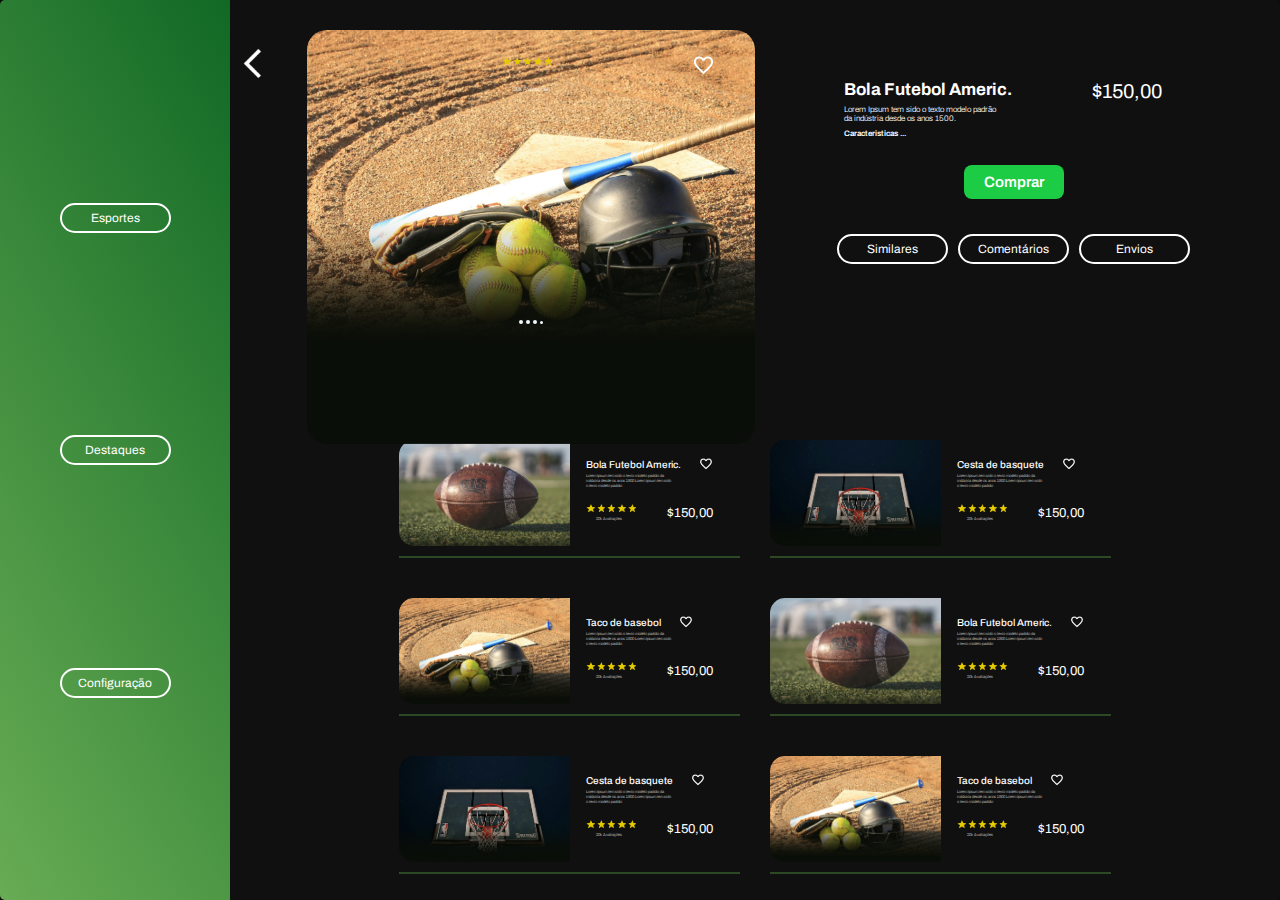
==== commit 042e368f: "correções" ====
--- a/buybasebol.html
+++ b/buybasebol.html
@@ -13,7 +13,33 @@
 
 
     <main class="mainTwo">
-
+        <div class="off" id="comprar">
+            <header class="headBuy">
+                <img src="src/img/x.png" alt="" class="back" id="sair">
+                <h1 class="h1Info">Informações</h1>
+            </header>
+
+            <div class="buyInfo">
+                <p class="pBuy">Cartão</p>
+                <input type="text" class="inputBuy">
+            </div>
+
+            <div class="buyInfo">
+                <p class="pBuy">Nome</p>
+                <input type="text" class="inputBuy">
+            </div>
+
+            <div class="buyInfo">
+                <p class="pBuy">Endereço</p>
+                <input type="text" class="inputBuy">
+            </div>
+
+
+            <button class="endBuy">
+                <h1 class="concluido"> Comprar</h1>
+            </button>
+
+        </div>
 
         <section class="plus">
 
@@ -92,33 +118,7 @@
                     <div class="buy" id="pagamento">
                         <p class="ButtomBuy">Comprar</p>
                     </div>
-                    <div class="off" id="comprar">
-                        <header class="headBuy">
-                            <img src="src/img/x.png" alt="" class="back" id="sair">
-                            <h1 class="h1Info">Informações</h1>
-                        </header>
-
-                        <div class="buyInfo">
-                            <p class="pBuy">Cartão</p>
-                            <input type="text" class="inputBuy">
-                        </div>
-
-                        <div class="buyInfo">
-                            <p class="pBuy">Nome</p>
-                            <input type="text" class="inputBuy">
-                        </div>
-
-                        <div class="buyInfo">
-                            <p class="pBuy">Endereço</p>
-                            <input type="text" class="inputBuy">
-                        </div>
-
-
-                        <button class="endBuy">
-                            <h1 class="concluido"> Comprar</h1>
-                        </button>
-
-                    </div>
+                   
 
 
                     <section class="two">
--- a/src/design.css
+++ b/src/design.css
@@ -411,7 +411,7 @@
     gap: 40px;
     z-index: 4;
     box-shadow: 0px 0px 70px 70px #9a9a9a35;
-    transform: translate(30px, -360px);
+    transform: translate(0px, 70px);
 }
 
 
@@ -490,6 +490,14 @@
     cursor: pointer;
 }
 
+
+
+.divi{
+    display: none;
+}
+
+
+
 /* - - - - - - - - - - - section 2 - - - - - - - - - - - -*/
 
 
@@ -987,7 +995,7 @@
     gap: 40px; 
     transition: ease-in-out;
     box-shadow: 0px 0px 770px 770px #ffffff43;
-    transform: translate(-580px, -150px);
+    transform: translate(230px, 50px);
     z-index: 2;
 
 }
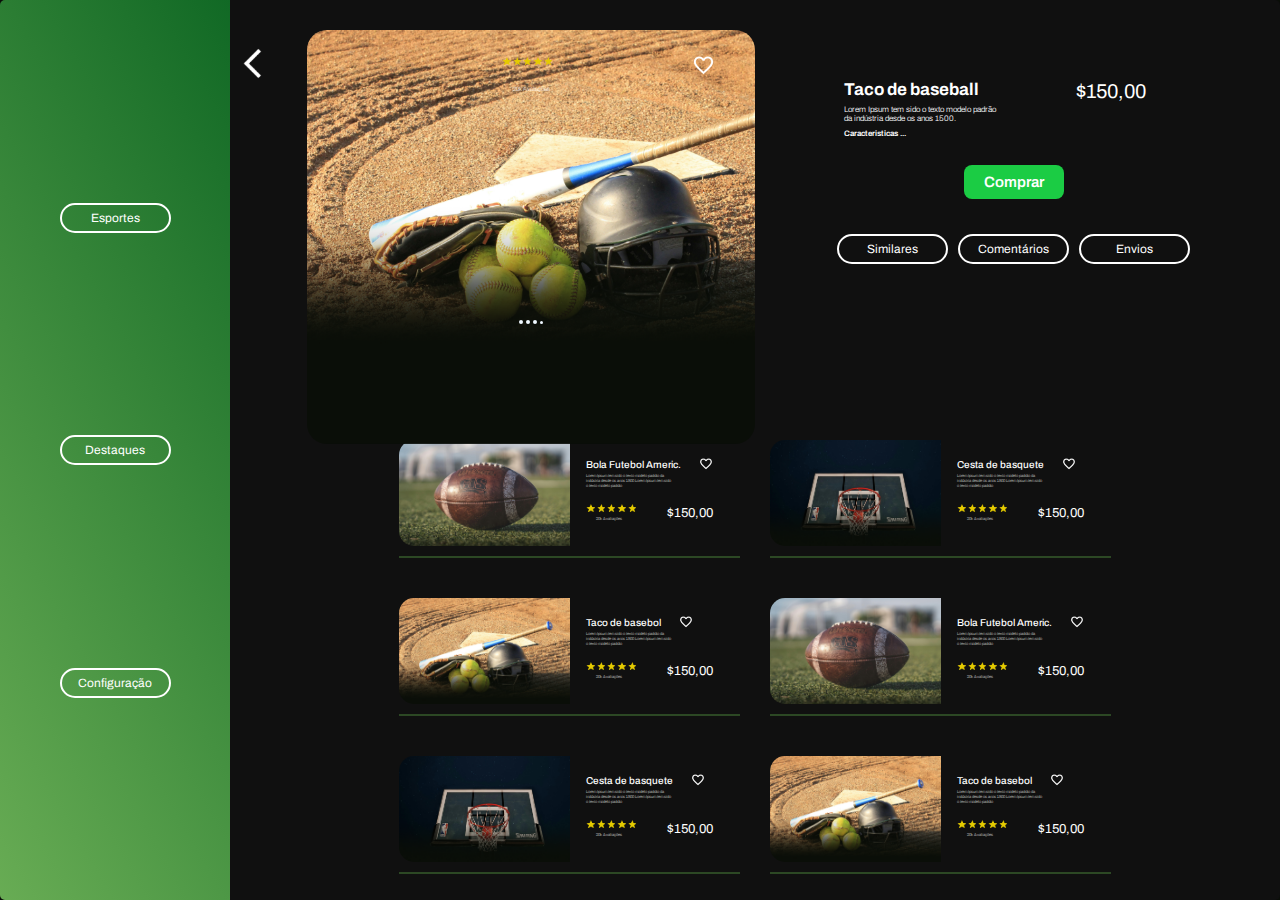
==== commit 3bc6a547: "correções 02" ====
--- a/buybasebol.html
+++ b/buybasebol.html
@@ -15,7 +15,7 @@
     <main class="mainTwo">
         <div class="off" id="comprar">
             <header class="headBuy">
-                <img src="src/img/x.png" alt="" class="back" id="sair">
+                <img src="src/img/x.png" alt="" class="backBuy" id="sair">
                 <h1 class="h1Info">Informações</h1>
             </header>
 
@@ -105,7 +105,7 @@
 
                     <div class="infoBuy">
                         <div>
-                            <h1 class="name">Bola Futebol Americ.</h1>
+                            <h1 class="name">Taco de baseball</h1>
                             <p class="infoName">Lorem Ipsum tem sido o texto modelo padrão <br> da indústria desde os
                                 anos 1500.
                             </p>
--- a/src/design.css
+++ b/src/design.css
@@ -106,6 +106,13 @@
 .back {
     width: 25px;
     cursor: pointer;
+}
+
+
+.backBuy {
+    width: 25px;
+    cursor: pointer;
+    transform: translate(20px, 0px);
 }
 
 .headerTwo {
@@ -995,11 +1002,16 @@
     gap: 40px; 
     transition: ease-in-out;
     box-shadow: 0px 0px 770px 770px #ffffff43;
-    transform: translate(230px, 50px);
+    transform: translate(24vw, 50px);
     z-index: 2;
 
 }
 
 
+.backBuy {
+    width: 25px;
+    cursor: pointer;
+    transform: translate(-50px, 0px);
+}
 
 }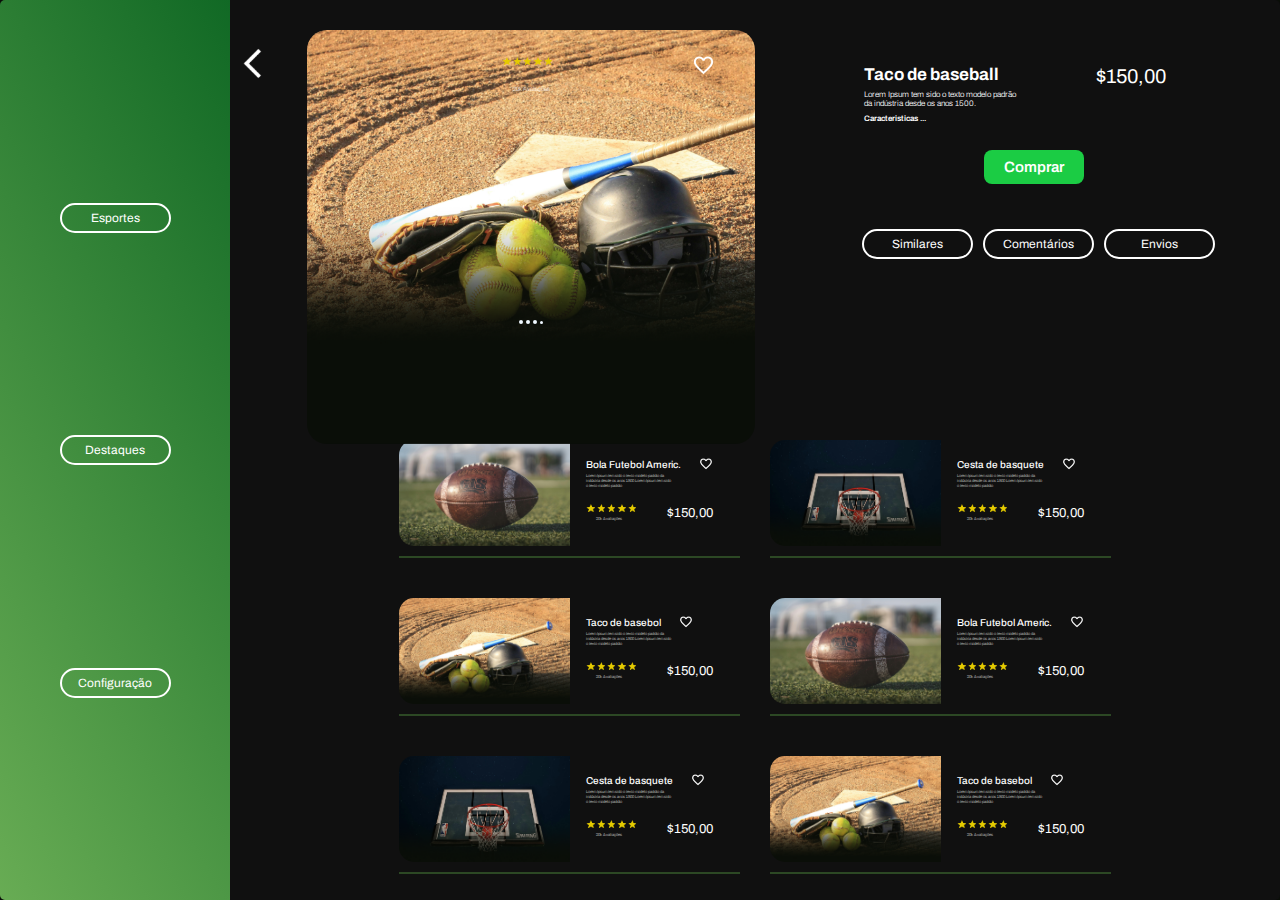
==== commit 5eb8c18a: "correções 08" ====
--- a/buybasebol.html
+++ b/buybasebol.html
@@ -118,7 +118,7 @@
                     <div class="buy" id="pagamento">
                         <p class="ButtomBuy">Comprar</p>
                     </div>
-                   
+
 
 
                     <section class="two">
--- a/src/design.css
+++ b/src/design.css
@@ -50,7 +50,7 @@
     width: 375px;
     background-color: #0A0E08;
     border-radius: 5px;
-    
+
     display: flex;
     flex-direction: column;
     align-items: center;
@@ -139,7 +139,7 @@
     align-items: center;
     gap: 120px;
     z-index: 2;
-   
+
 }
 
 .avaliaçãoTwo {
@@ -196,7 +196,7 @@
     align-items: center;
     gap: 330px;
     transform: translate(0px, -20px);
-    
+
 }
 
 
@@ -211,7 +211,7 @@
     align-items: center;
     gap: 330px;
     transform: translate(0px, -20px);
-    
+
 }
 
 
@@ -228,7 +228,7 @@
     align-items: center;
     gap: 330px;
     transform: translate(0px, -20px);
-    
+
 }
 
 
@@ -259,7 +259,7 @@
     flex-direction: row;
     align-items: center;
     justify-content: center;
-    
+
 }
 
 
@@ -272,7 +272,7 @@
     flex-direction: row;
     align-items: center;
     justify-content: center;
-   
+
 
 }
 
@@ -323,11 +323,12 @@
 }
 
 
-.heroInfoProd{
-   
-    width: 400px;
+.heroInfoProd {
+
+    width: 98vw;
     height: 150px;
-    transform: translate(  0px, 60px);
+    transform: translate(0px, 60px);
+    margin: auto;
 }
 
 
@@ -387,7 +388,7 @@
     flex-direction: row;
     align-items: center;
     justify-content: center;
-    transform: translate(150px, -20px);
+    transform: translate(140px, -20px);
     cursor: pointer;
 
 }
@@ -499,7 +500,7 @@
 
 
 
-.divi{
+.divi {
     display: none;
 }
 
@@ -516,6 +517,7 @@
 
 
 .two {
+
     display: flex;
     flex-direction: column;
     align-items: center;
@@ -631,7 +633,7 @@
     flex-direction: row;
     align-items: center;
     gap: 45px;
-    
+
 }
 
 .preço {
@@ -643,17 +645,16 @@
 }
 
 
+
 .list {
 
     display: flex;
-    flex-flow: column wrap;
+    flex-flow: row wrap;
     justify-content: center;
     align-items: center;
     gap: 5px;
 
-
-}
-
+}
 
 
 
@@ -737,6 +738,7 @@
 
 
     /* - - - - - - - - - - - Tela 1 - - - - - - - - - - - - */
+
 
     .plus {
         width: 18vw;
@@ -794,7 +796,7 @@
 
     }
 
-    
+
 
 
 
@@ -805,7 +807,7 @@
         gap: 10px;
         height: 820px;
     }
-    
+
 
     .qa {
         display: none;
@@ -843,13 +845,11 @@
         height: 100vh;
         padding: 0px 55px;
         display: flex;
-        flex-flow: column;
+        flex-flow: column nowrap;
         align-items: center;
         overflow-x: hidden;
 
 
-
-
     }
 
 
@@ -861,7 +861,6 @@
 
 
     .hero {
-
 
         width: 73vw;
         background-image: url(img/heroPlus.png);
@@ -880,11 +879,11 @@
 
 
     .list {
-
-        flex-flow: row wrap;
         gap: 30px;
 
-    }
+
+    }
+
 
 
 
@@ -897,7 +896,7 @@
 
 
 
-.mainTwo {
+    .mainTwo {
         width: 100vw;
         background-color: #101010;
         display: flex;
@@ -908,110 +907,135 @@
 
 
 
-    
-.oneProd {
- 
-   
-    width: 70vw;
-    display: flex;
-    flex-flow: row nowrap;
-    justify-content: flex-start;
-    gap: 3vw;
-    height: 320px;
-    margin: 10px 0px 100px 0px;
-  
-}
-
-.headerInfo {
-    gap: 140px;
-   
-    transform: translate( -10px, -10px);
-   
-}
-
-
-.heroBuyImgBase {
-    width: 35vw;
-    height: 46vh;
-    border-radius: 20px;
-}
-
-
-
-.heroProd{
-    margin: 40px 0px 85px 0px;
-}
-
-
-
-.asideCompra {
-    display: block;
-    display: flex;
-    flex-flow: row;
-    gap: 10px;
-    margin-top: 40px;
-}
-
-
-
-
-.back {
-    width: 35px;
-    cursor: pointer;
-    position: relative;
-    transform: translate( -6.5vw, 0px);
-    
-}
-
-
-
-.heroInfoProd{
-
-   transform: translate( 20px, 150px);
-}
-
-
-
-
-.buy {    
-    transform: translate(150px, 5px);
-
-}
-
-
-
-.divi{
-    width: 65vw;
-    border: solid 1px #116925;
-    transform: translate( -10px, -20px);
-}
-
-
-
-
-.on {
-
-    position: absolute;
-    width: 840px;
-    height: 640px;
-    border-radius: 20px;
-    background-color: #0A0E08;
-    display: flex;
-    flex-direction: column;
-    align-items: center;
-    gap: 40px; 
-    transition: ease-in-out;
-    box-shadow: 0px 0px 770px 770px #ffffff43;
-    transform: translate(24vw, 50px);
-    z-index: 2;
-
-}
-
-
-.backBuy {
-    width: 25px;
-    cursor: pointer;
-    transform: translate(-50px, 0px);
-}
+
+    .oneProd {
+
+
+        width: 70vw;
+        display: flex;
+        flex-flow: row nowrap;
+        justify-content: flex-start;
+        gap: 3vw;
+        height: 320px;
+        margin: 10px 0px 100px 0px;
+
+    }
+
+    .headerInfo {
+        gap: 140px;
+
+        transform: translate(-10px, -10px);
+
+    }
+
+
+    .heroBuyImgBase {
+        width: 35vw;
+        height: 46vh;
+        border-radius: 20px;
+    }
+
+
+
+    .heroProd {
+        margin: 40px 0px 85px 0px;
+    }
+
+
+
+    .asideCompra {
+        display: block;
+        display: flex;
+        flex-flow: row;
+        gap: 10px;
+        margin-top: 40px;
+    }
+
+
+
+
+    .back {
+        width: 35px;
+        cursor: pointer;
+        position: relative;
+        transform: translate(-6.5vw, 0px);
+
+    }
+
+
+
+    .heroInfoProd {
+
+        transform: translate(20px, 50px);
+
+    }
+
+
+
+
+    .infoBuy {
+
+        display: flex;
+        flex-direction: row;
+        position: absolute;
+        gap: 80px;
+        transform: translate(50px, -80px);
+
+    }
+
+    .two {
+        width: 380px;
+
+        display: flex;
+        flex-flow: row nowrap;
+        justify-content: center;
+        transform: translate(35px, 10px);
+
+    }
+
+
+
+
+
+    .buy {
+        transform: translate(170px, 5px);
+
+    }
+
+
+
+    .divi {
+        width: 65vw;
+        border: solid 1px #116925;
+        transform: translate(-10px, -20px);
+    }
+
+
+
+
+    .on {
+
+        position: absolute;
+        width: 840px;
+        height: 640px;
+        border-radius: 20px;
+        background-color: #0A0E08;
+        display: flex;
+        flex-direction: column;
+        align-items: center;
+        gap: 40px;
+        transition: ease-in-out;
+        box-shadow: 0px 0px 770px 770px #ffffff43;
+        transform: translate(24vw, 50px);
+        z-index: 2;
+
+    }
+
+
+    .backBuy {
+        width: 25px;
+        cursor: pointer;
+        transform: translate(-50px, 0px);
+    }
 
 }